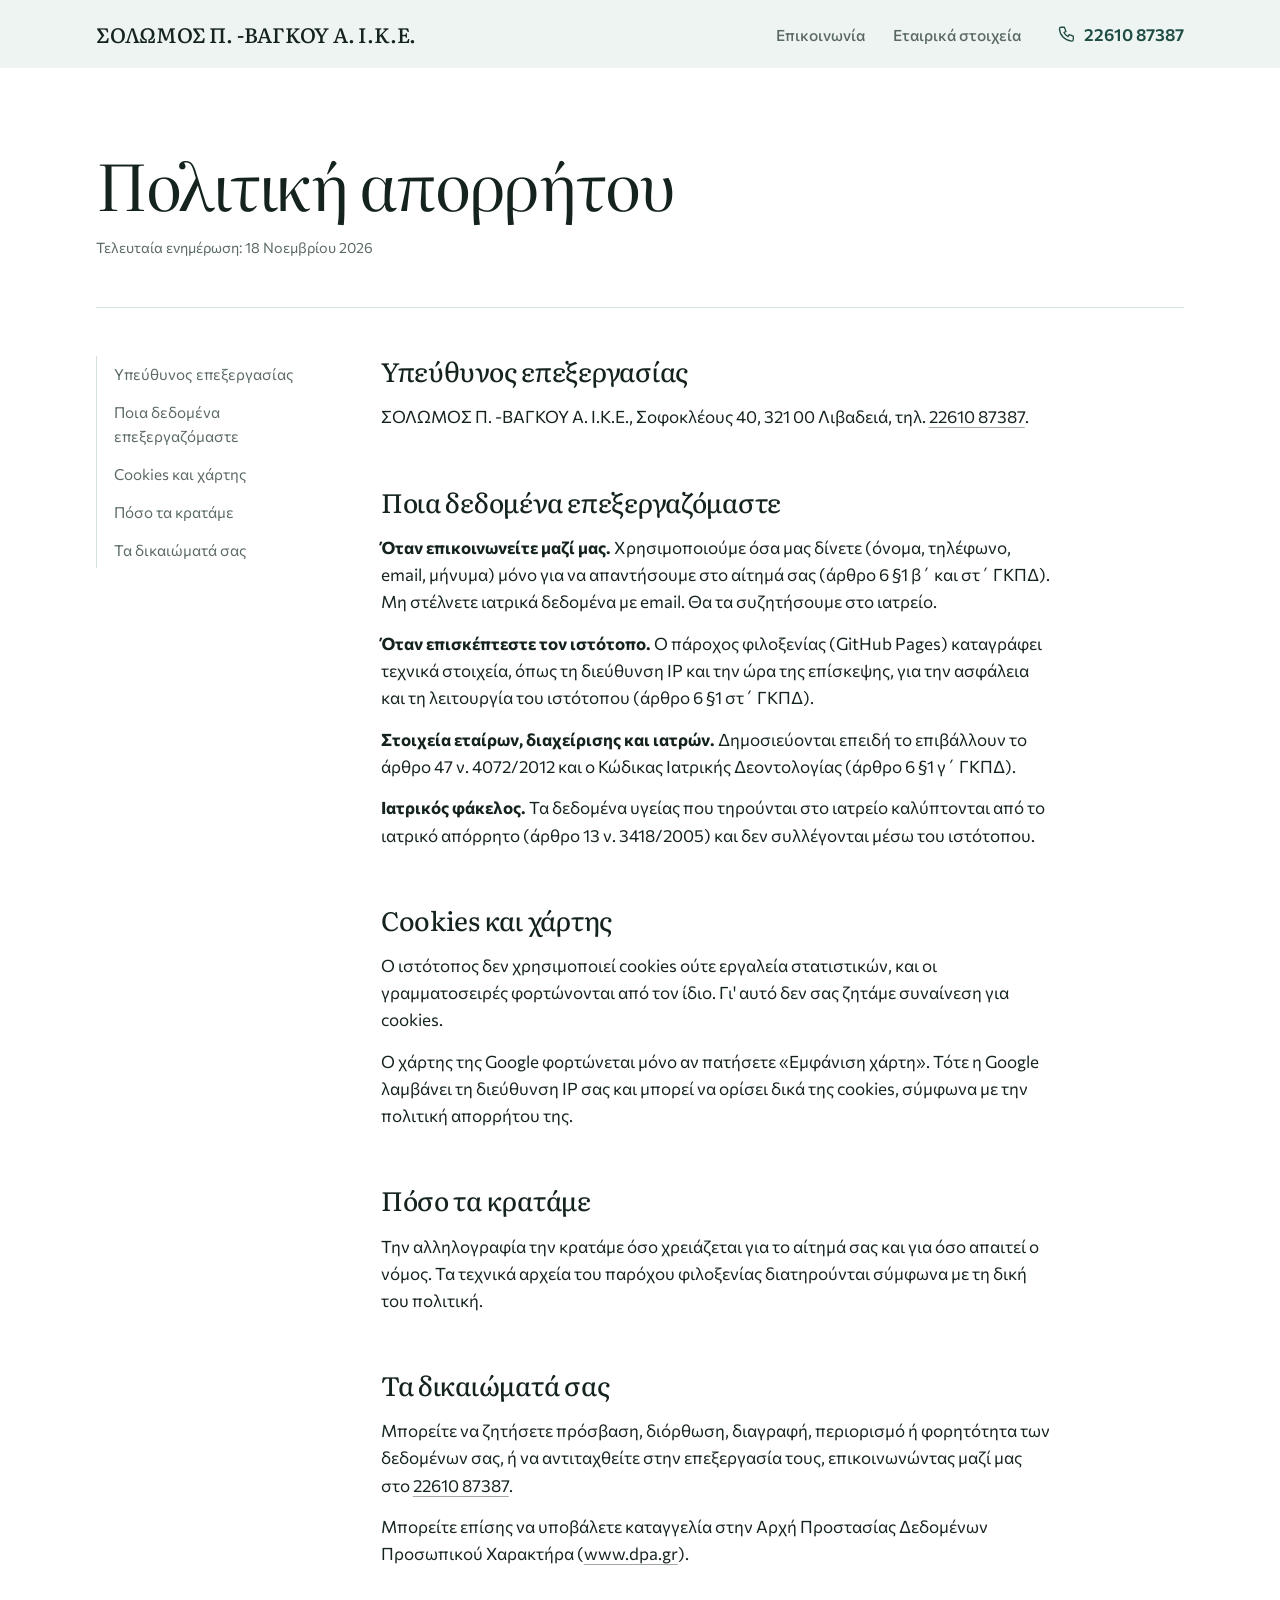
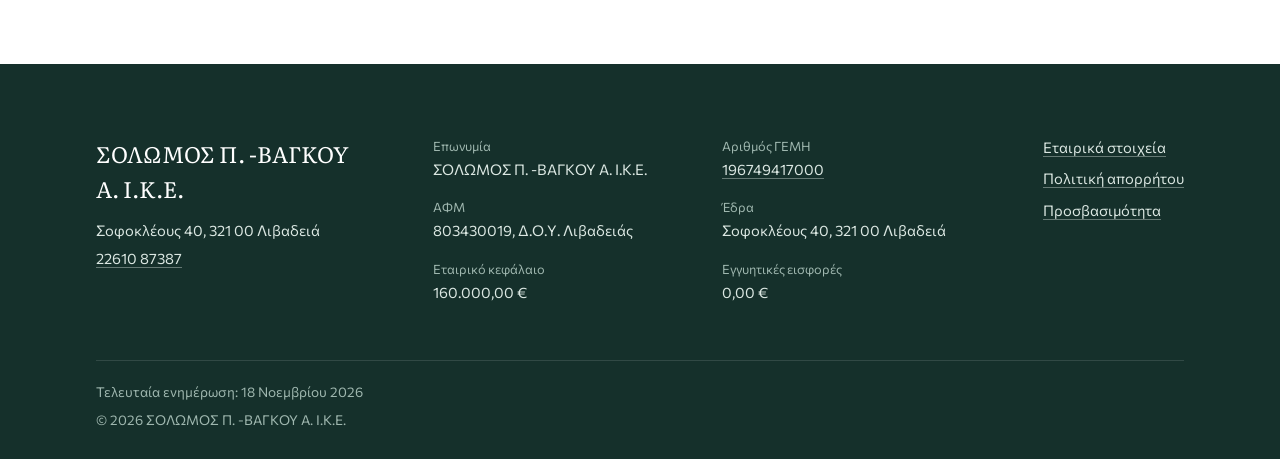
==== aporrito.html @ 4a0158b3 "Ενημέρωση ιστοσελίδας" ====
<!doctype html>
<html lang="el">
<head>
<meta charset="utf-8">
<meta name="viewport" content="width=device-width, initial-scale=1">
<title>Πολιτική απορρήτου | ΣΟΛΩΜΟΣ Π. -ΒΑΓΚΟΥ Α. Ι.Κ.Ε.</title>
<meta name="description" content="Πώς τα ΣΟΛΩΜΟΣ Π. -ΒΑΓΚΟΥ Α. Ι.Κ.Ε. επεξεργάζονται προσωπικά δεδομένα.">
<meta name="theme-color" content="#1f4d45">
<meta property="og:type" content="website">
<meta property="og:locale" content="el_GR">
<meta property="og:title" content="Πολιτική απορρήτου | ΣΟΛΩΜΟΣ Π. -ΒΑΓΚΟΥ Α. Ι.Κ.Ε.">
<meta property="og:description" content="Πώς τα ΣΟΛΩΜΟΣ Π. -ΒΑΓΚΟΥ Α. Ι.Κ.Ε. επεξεργάζονται προσωπικά δεδομένα.">
<meta property="og:url" content="https://solomos-vagkou.github.io/aporrito.html">
<link rel="canonical" href="https://solomos-vagkou.github.io/aporrito.html">
<link rel="icon" href="favicon.svg" type="image/svg+xml">
<link rel="preload" href="fonts/literata-greek-opsz-normal.woff2" as="font" type="font/woff2" crossorigin>
<link rel="preload" href="fonts/commissioner-greek-wght-normal.woff2" as="font" type="font/woff2" crossorigin>
<link rel="stylesheet" href="style.css">

</head>
<body>
<a class="skip" href="#main">Μετάβαση στο περιεχόμενο</a>

<header class="masthead">
  <div class="wrap masthead__bar">
    <a class="brand" href="index.html">ΣΟΛΩΜΟΣ Π. -ΒΑΓΚΟΥ Α. Ι.Κ.Ε.</a>
    <nav class="nav" aria-label="Κύρια πλοήγηση"><ul><li><a href="index.html#episkepsi">Επικοινωνία</a></li><li><a href="index.html#etairika">Εταιρικά στοιχεία</a></li></ul></nav>
    <a class="masthead__call" href="tel:+302261087387"><svg class="icon" viewBox="0 0 24 24" aria-hidden="true" focusable="false" fill="none" stroke="currentColor" stroke-width="1.6" stroke-linecap="round" stroke-linejoin="round"><path d="M5 4h4l2 5-2.5 1.5a11 11 0 0 0 5 5L15 13l5 2v4a2 2 0 0 1-2 2A16 16 0 0 1 3 6a2 2 0 0 1 2-2"/></svg><span>22610 87387</span></a>
  </div>
</header>

<main id="main">
<div class="doc wrap">
  <header class="doc__head">
    <h1>Πολιτική απορρήτου</h1>
    
    <p class="doc__meta">Τελευταία ενημέρωση: 18 Νοεμβρίου 2026</p>
  </header>
  <div class="doc__body">
    <nav class="doc__toc" aria-label="Περιεχόμενα σελίδας"><ul><li><a href="#ypeythynos">Υπεύθυνος επεξεργασίας</a></li><li><a href="#dedomena">Ποια δεδομένα επεξεργαζόμαστε</a></li><li><a href="#cookies">Cookies και χάρτης</a></li><li><a href="#diatirisi">Πόσο τα κρατάμε</a></li><li><a href="#dikaiomata">Τα δικαιώματά σας</a></li></ul></nav>
    <div class="doc__content"><section class="doc__section" id="ypeythynos" aria-labelledby="ypeythynos-t"><h2 id="ypeythynos-t">Υπεύθυνος επεξεργασίας</h2><p>ΣΟΛΩΜΟΣ Π. -ΒΑΓΚΟΥ Α. Ι.Κ.Ε., Σοφοκλέους 40, 321 00 Λιβαδειά, τηλ. <a href="tel:+302261087387">22610 87387</a>.</p></section><section class="doc__section" id="dedomena" aria-labelledby="dedomena-t"><h2 id="dedomena-t">Ποια δεδομένα επεξεργαζόμαστε</h2><p><strong>Όταν επικοινωνείτε μαζί μας.</strong> Χρησιμοποιούμε όσα μας δίνετε (όνομα, τηλέφωνο, email, μήνυμα) μόνο για να απαντήσουμε στο αίτημά σας (άρθρο 6 §1 β΄ και στ΄ ΓΚΠΔ). Μη στέλνετε ιατρικά δεδομένα με email. Θα τα συζητήσουμε στο ιατρείο.</p><p><strong>Όταν επισκέπτεστε τον ιστότοπο.</strong> Ο πάροχος φιλοξενίας (GitHub Pages) καταγράφει τεχνικά στοιχεία, όπως τη διεύθυνση IP και την ώρα της επίσκεψης, για την ασφάλεια και τη λειτουργία του ιστότοπου (άρθρο 6 §1 στ΄ ΓΚΠΔ).</p><p><strong>Στοιχεία εταίρων, διαχείρισης και ιατρών.</strong> Δημοσιεύονται επειδή το επιβάλλουν το άρθρο 47 ν. 4072/2012 και ο Κώδικας Ιατρικής Δεοντολογίας (άρθρο 6 §1 γ΄ ΓΚΠΔ).</p><p><strong>Ιατρικός φάκελος.</strong> Τα δεδομένα υγείας που τηρούνται στο ιατρείο καλύπτονται από το ιατρικό απόρρητο (άρθρο 13 ν. 3418/2005) και δεν συλλέγονται μέσω του ιστότοπου.</p></section><section class="doc__section" id="cookies" aria-labelledby="cookies-t"><h2 id="cookies-t">Cookies και χάρτης</h2><p>Ο ιστότοπος δεν χρησιμοποιεί cookies ούτε εργαλεία στατιστικών, και οι γραμματοσειρές φορτώνονται από τον ίδιο. Γι' αυτό δεν σας ζητάμε συναίνεση για cookies.</p><p>Ο χάρτης της Google φορτώνεται μόνο αν πατήσετε «Εμφάνιση χάρτη». Τότε η Google λαμβάνει τη διεύθυνση IP σας και μπορεί να ορίσει δικά της cookies, σύμφωνα με την πολιτική απορρήτου της.</p></section><section class="doc__section" id="diatirisi" aria-labelledby="diatirisi-t"><h2 id="diatirisi-t">Πόσο τα κρατάμε</h2><p>Την αλληλογραφία την κρατάμε όσο χρειάζεται για το αίτημά σας και για όσο απαιτεί ο νόμος. Τα τεχνικά αρχεία του παρόχου φιλοξενίας διατηρούνται σύμφωνα με τη δική του πολιτική.</p></section><section class="doc__section" id="dikaiomata" aria-labelledby="dikaiomata-t"><h2 id="dikaiomata-t">Τα δικαιώματά σας</h2><p>Μπορείτε να ζητήσετε πρόσβαση, διόρθωση, διαγραφή, περιορισμό ή φορητότητα των δεδομένων σας, ή να αντιταχθείτε στην επεξεργασία τους, επικοινωνώντας μαζί μας στο <a href="tel:+302261087387">22610 87387</a>.</p><p>Μπορείτε επίσης να υποβάλετε καταγγελία στην Αρχή Προστασίας Δεδομένων Προσωπικού Χαρακτήρα (<a href="https://www.dpa.gr">www.dpa.gr</a>).</p></section></div>
  </div>
</div>
</main>
<footer class="footer">
  <div class="wrap footer__grid">
    <div class="footer__contact">
      <p class="footer__name">ΣΟΛΩΜΟΣ Π. -ΒΑΓΚΟΥ Α. Ι.Κ.Ε.</p>
      <p>Σοφοκλέους 40, 321 00 Λιβαδειά</p>
      <p><a href="tel:+302261087387">22610 87387</a></p>
      
    </div>
    <dl class="footer__legal">
      <div><dt>Επωνυμία</dt><dd>ΣΟΛΩΜΟΣ Π. -ΒΑΓΚΟΥ Α. Ι.Κ.Ε.</dd></div>
      <div><dt>Αριθμός ΓΕΜΗ</dt><dd><a class="num" href="https://publicity.businessportal.gr/company/196749417000" target="_blank" rel="noopener" title="Επίσημη καταχώριση στη Δημοσιότητα ΓΕΜΗ">196749417000</a></dd></div>
      <div><dt>ΑΦΜ</dt><dd><span class="num">803430019</span>, Δ.Ο.Υ. Λιβαδειάς</dd></div>
      <div><dt>Έδρα</dt><dd>Σοφοκλέους 40, 321 00 Λιβαδειά</dd></div>
      <div><dt>Εταιρικό κεφάλαιο</dt><dd><span class="num">160.000,00 €</span></dd></div>
      <div><dt>Εγγυητικές εισφορές</dt><dd><span class="num">0,00 €</span></dd></div>
      
    </dl>
    <ul class="footer__links">
      <li><a href="index.html#etairika">Εταιρικά στοιχεία</a></li>
      <li><a href="aporrito.html">Πολιτική απορρήτου</a></li>
      <li><a href="prosvasimotita.html">Προσβασιμότητα</a></li>
    </ul>
  </div>
  <div class="wrap">
    <div class="footer__base">
      
      <p>Τελευταία ενημέρωση: 18 Νοεμβρίου 2026</p>
      
      <p>© 2026 ΣΟΛΩΜΟΣ Π. -ΒΑΓΚΟΥ Α. Ι.Κ.Ε.</p>
    </div>
  </div>
</footer>
<div class="callbar" aria-label="Γρήγορες ενέργειες"><a class="callbar__call" href="tel:+302261087387"><svg class="icon" viewBox="0 0 24 24" aria-hidden="true" focusable="false" fill="none" stroke="currentColor" stroke-width="1.6" stroke-linecap="round" stroke-linejoin="round"><path d="M5 4h4l2 5-2.5 1.5a11 11 0 0 0 5 5L15 13l5 2v4a2 2 0 0 1-2 2A16 16 0 0 1 3 6a2 2 0 0 1 2-2"/></svg>Κλήση</a><a class="callbar__map" href="https://www.google.com/maps/search/?api=1&amp;query=%CE%A3%CE%BF%CF%86%CE%BF%CE%BA%CE%BB%CE%AD%CE%BF%CF%85%CF%82%2040%2C%20321%2000%20%CE%9B%CE%B9%CE%B2%CE%B1%CE%B4%CE%B5%CE%B9%CE%AC" target="_blank" rel="noopener"><svg class="icon" viewBox="0 0 24 24" aria-hidden="true" focusable="false" fill="none" stroke="currentColor" stroke-width="1.6" stroke-linecap="round" stroke-linejoin="round"><path d="M12 21s-7-5.6-7-11a7 7 0 0 1 14 0c0 5.4-7 11-7 11z"/><circle cx="12" cy="10" r="2.5"/></svg>Οδηγίες</a></div>
<script>
(function () {
  var row = document.querySelector('.hours tr[data-day="' + new Date().getDay() + '"]');
  if (row) {
    row.classList.add('is-today');
    row.setAttribute('aria-current', 'date');
    var tag = document.createElement('span');
    tag.className = 'hours__today';
    tag.textContent = 'Σήμερα';
    row.querySelector('th').appendChild(tag);
  }
  document.querySelectorAll('[data-load-map]').forEach(function (button) {
    button.addEventListener('click', function () {
      var box = button.closest('.map');
      var frame = document.createElement('iframe');
      frame.src = box.getAttribute('data-src');
      frame.title = box.getAttribute('data-title');
      frame.loading = 'lazy';
      frame.referrerPolicy = 'no-referrer-when-downgrade';
      box.classList.add('is-loaded');
      box.replaceChildren(frame);
    });
  });
})();
</script>
</body>
</html>
---- style.css ----
/* ==========================================================================
   Ιατρείο / Ι.Κ.Ε. — στατικό site χωρίς εξωτερικά αρχεία.
   Γραμματοσειρές (SIL Open Font License, φιλοξενούνται τοπικά):
   Literata (τίτλοι) και Commissioner (κείμενο), μέσω Fontsource.
   ========================================================================== */

@font-face {
  font-family: "Literata";
  font-style: normal;
  font-display: swap;
  font-weight: 200 900;
  src: url("fonts/literata-greek-opsz-normal.woff2") format("woff2-variations");
  unicode-range: U+0370-0377, U+037A-037F, U+0384-038A, U+038C, U+038E-03A1, U+03A3-03FF;
}
@font-face {
  font-family: "Literata";
  font-style: normal;
  font-display: swap;
  font-weight: 200 900;
  src: url("fonts/literata-latin-opsz-normal.woff2") format("woff2-variations");
  unicode-range: U+0000-00FF, U+0131, U+0152-0153, U+02BB-02BC, U+02C6, U+02DA, U+02DC, U+0304, U+0308, U+0329, U+2000-206F, U+20AC, U+2122, U+2191, U+2193, U+2212, U+2215, U+FEFF, U+FFFD;
}
@font-face {
  font-family: "Commissioner";
  font-style: normal;
  font-display: swap;
  font-weight: 100 900;
  src: url("fonts/commissioner-greek-wght-normal.woff2") format("woff2-variations");
  unicode-range: U+0370-0377, U+037A-037F, U+0384-038A, U+038C, U+038E-03A1, U+03A3-03FF;
}
@font-face {
  font-family: "Commissioner";
  font-style: normal;
  font-display: swap;
  font-weight: 100 900;
  src: url("fonts/commissioner-latin-wght-normal.woff2") format("woff2-variations");
  unicode-range: U+0000-00FF, U+0131, U+0152-0153, U+02BB-02BC, U+02C6, U+02DA, U+02DC, U+0304, U+0308, U+0329, U+2000-206F, U+20AC, U+2122, U+2191, U+2193, U+2212, U+2215, U+FEFF, U+FFFD;
}

:root {
  --paper: #ffffff;
  --wash: #eef4f1;          /* σελαντόν, φόντα ενοτήτων */
  --wash-strong: #dfeae5;
  --ink: #15231f;
  --muted: #5a6964;
  --line: #d7e1dc;
  --brand: #1f4d45;         /* βαθύ πράσινο */
  --brand-hover: #173b35;
  --on-brand: #ffffff;
  --footer: #15302b;
  --on-footer: #dbe7e2;
  --on-footer-muted: #9fb7af;
  --todo: #8a5a00;
  --todo-wash: #fff6e0;

  --serif: "Literata", Georgia, "Times New Roman", serif;
  --sans: "Commissioner", "Segoe UI", system-ui, -apple-system, Roboto, Arial, sans-serif;

  --wrap: 74rem;
  --gutter: clamp(1.25rem, 5vw, 3rem);
  --radius: 14px;
  color-scheme: light dark;
}

@media (prefers-color-scheme: dark) {
  :root {
    --paper: #0f1715;
    --wash: #14201d;
    --wash-strong: #1b2a26;
    --ink: #e7efeb;
    --muted: #9db0a9;
    --line: #26372f;
    --brand: #8fd0bf;
    --brand-hover: #b0e0d3;
    --on-brand: #0d1a17;
    --footer: #0b1210;
    --on-footer: #d3e1db;
    --on-footer-muted: #8aa199;
    --todo: #f2c46b;
    --todo-wash: #2d2410;
  }
}

*, *::before, *::after { box-sizing: border-box; }
html { -webkit-text-size-adjust: 100%; text-size-adjust: 100%; scroll-behavior: smooth; scroll-padding-top: 1.5rem; }

body {
  margin: 0;
  background: var(--paper);
  color: var(--ink);
  font-family: var(--sans);
  font-size: 1.0625rem;
  font-weight: 400;
  line-height: 1.6;
  font-kerning: normal;
  -webkit-font-smoothing: antialiased;
  overflow-wrap: break-word;
}

h1, h2, h3 { font-family: var(--serif); font-optical-sizing: auto; font-weight: 400; line-height: 1.12; margin: 0; letter-spacing: -0.01em; }
p { margin: 0; }
a { color: inherit; text-decoration-thickness: 1px; text-underline-offset: 0.22em; text-decoration-color: color-mix(in srgb, currentColor 40%, transparent); }
a:hover { color: var(--brand); text-decoration-color: currentColor; }
:focus-visible { outline: 3px solid var(--brand); outline-offset: 3px; border-radius: 4px; }

.wrap { width: 100%; max-width: var(--wrap); margin-inline: auto; padding-inline: var(--gutter); }
.num { font-variant-numeric: tabular-nums lining-nums; }
.muted { color: var(--muted); }
.icon { width: 1.15em; height: 1.15em; flex: none; vertical-align: -0.2em; }

.skip { position: absolute; left: -999px; top: 0.75rem; z-index: 20; background: var(--paper); color: var(--ink); padding: 0.6rem 1rem; border-radius: 8px; box-shadow: 0 0 0 2px var(--brand); }
.skip:focus { left: 0.75rem; }

/* ----- προσχέδιο: διακριτικά κενά πεδία ---------------------------------- */
.todo {
  color: var(--todo);
  background: var(--todo-wash);
  border-bottom: 1.5px dashed currentColor;
  padding: 0 0.25em;
  border-radius: 3px 3px 0 0;
  font-family: var(--sans);
  font-size: 0.82em;
  font-weight: 500;
  letter-spacing: 0;
  white-space: normal;
  -webkit-box-decoration-break: clone;
  box-decoration-break: clone;
}
.hero__title .todo, .brand .todo { font-size: 0.5em; vertical-align: middle; }
.draft { background: var(--todo-wash); color: var(--todo); font-size: 0.9rem; padding-block: 0.55rem; border-bottom: 1px solid color-mix(in srgb, var(--todo) 25%, transparent); }
.draft .todo { font-size: 0.95em; }

/* ----- κουμπιά ----------------------------------------------------------- */
.btn {
  display: inline-flex; align-items: center; gap: 0.55rem;
  min-height: 3rem; padding: 0.75rem 1.35rem; border-radius: 999px;
  font-weight: 600; font-size: 1rem; line-height: 1.2; text-decoration: none;
  transition: background-color 0.15s ease, color 0.15s ease, box-shadow 0.15s ease;
}
.btn--primary { background: var(--brand); color: var(--on-brand); }
.btn--primary:hover { background: var(--brand-hover); color: var(--on-brand); }
.btn--quiet { color: var(--brand); box-shadow: inset 0 0 0 1.5px color-mix(in srgb, var(--brand) 35%, transparent); }
.btn--quiet:hover { box-shadow: inset 0 0 0 1.5px var(--brand); color: var(--brand); }
.btn--off { background: transparent; padding: 0; min-height: 0; }

/* ----- κεφαλίδα ---------------------------------------------------------- */
.masthead { background: var(--wash); }
.masthead__bar { display: flex; align-items: center; gap: 0.75rem 2.25rem; flex-wrap: wrap; padding-block: 1.1rem; }
.brand { font-family: var(--serif); font-size: 1.3rem; font-weight: 500; text-decoration: none; color: var(--ink); margin-right: auto; letter-spacing: -0.01em; }
.nav ul { list-style: none; display: flex; gap: 0.25rem 1.75rem; margin: 0; padding: 0; flex-wrap: wrap; }
.nav a { text-decoration: none; color: var(--muted); font-weight: 500; font-size: 0.97rem; padding-block: 0.3rem; }
.nav a:hover { color: var(--ink); }
.nav a[aria-current="page"] { color: var(--ink); box-shadow: inset 0 -2px 0 var(--brand); }
.masthead__call { display: inline-flex; align-items: center; gap: 0.45rem; text-decoration: none; font-weight: 600; color: var(--brand); font-variant-numeric: tabular-nums; }

/* ----- hero -------------------------------------------------------------- */
.hero { background: var(--wash); padding-block: clamp(2.5rem, 7vw, 5.5rem) clamp(3rem, 8vw, 6rem); }
.hero__grid { display: grid; grid-template-columns: minmax(0, 1.25fr) minmax(0, 1fr); gap: clamp(2.5rem, 6vw, 6rem); align-items: center; }
.hero__title {
  font-size: clamp(2.8rem, 1.5rem + 5vw, 5.4rem);
  font-weight: 380;
  line-height: 0.98;
  letter-spacing: -0.025em;
  text-wrap: balance;
}
.hero__specialties { margin-top: 1.1rem; font-family: var(--serif); font-style: normal; font-size: clamp(1.2rem, 1rem + 0.8vw, 1.5rem); color: var(--brand); }
.hero__lede { margin-top: 1.4rem; max-width: 34rem; font-size: 1.15rem; color: var(--muted); line-height: 1.55; }
.hero__actions { display: flex; flex-wrap: wrap; gap: 0.75rem; margin-top: 2.25rem; }

/* το ωράριο: το κύριο στοιχείο της αρχικής */
.hours {
  background: var(--paper);
  border-radius: var(--radius);
  padding: clamp(1.4rem, 3vw, 2rem);
  box-shadow: 0 1px 2px rgb(21 35 31 / 0.05), 0 24px 48px -24px rgb(21 35 31 / 0.25);
}
.hours__head { display: flex; align-items: baseline; justify-content: space-between; gap: 1rem; flex-wrap: wrap; padding-bottom: 1rem; border-bottom: 1px solid var(--line); }
.hours__head h2 { font-family: var(--sans); font-size: 1.05rem; font-weight: 600; letter-spacing: 0; display: inline-flex; align-items: center; gap: 0.5rem; }
.hours__head h2 .icon { color: var(--brand); }
.hours__head p { color: var(--muted); font-size: 0.92rem; }
.hours__table { width: 100%; border-collapse: collapse; margin-block: 0.5rem 1rem; }
.hours__table th, .hours__table td { padding: 0.55rem 0; text-align: left; vertical-align: top; border-bottom: 1px solid var(--line); font-size: 0.98rem; }
.hours__table tr:last-child th, .hours__table tr:last-child td { border-bottom: 0; }
.hours__table th { font-weight: 500; width: 44%; padding-right: 1rem; }
.hours__slots { display: flex; flex-direction: column; gap: 0.1rem; }
.hours__closed { color: var(--muted); }
.hours tr.is-today th, .hours tr.is-today td { color: var(--brand); font-weight: 600; }
.hours__today { display: inline-block; margin-left: 0.5rem; padding: 0.05rem 0.5rem; border-radius: 999px; background: var(--wash-strong); color: var(--brand); font-size: 0.75rem; font-weight: 600; vertical-align: 0.1em; }
.hours__address { display: flex; gap: 0.6rem; padding-top: 1rem; border-top: 1px solid var(--line); color: var(--muted); font-size: 0.95rem; line-height: 1.5; }
.hours__address .icon { color: var(--brand); margin-top: 0.15rem; }
.hours__empty { padding-block: 1rem; }
.contact-card { margin: 0.5rem 0 1rem; display: grid; gap: 0.9rem; }
.contact-card dt { color: var(--muted); font-size: 0.85rem; }
.contact-card dd { margin: 0.1rem 0 0; font-size: 1.15rem; font-weight: 500; }

/* ----- ενότητες ---------------------------------------------------------- */
.section { padding-block: clamp(3.5rem, 8vw, 6.5rem); }
.section--wash { background: var(--wash); }
.section__title { font-size: clamp(2rem, 1.4rem + 2vw, 2.9rem); font-weight: 400; margin-bottom: clamp(2rem, 4vw, 3rem); }
.section__split { display: grid; grid-template-columns: minmax(0, 1fr) minmax(0, 1.6fr); gap: 1rem clamp(2rem, 6vw, 5rem); align-items: start; }
.section__split .section__title { margin-bottom: 0; }

/* ιατροί */
.doctors { display: grid; grid-template-columns: repeat(auto-fit, minmax(min(100%, 28rem), 1fr)); gap: clamp(2.5rem, 5vw, 4rem); }
.doctor { display: grid; grid-template-columns: 9.5rem minmax(0, 1fr); gap: 1.75rem; align-items: start; }
.doctor__portrait { aspect-ratio: 4 / 5; border-radius: var(--radius); background: var(--wash-strong); overflow: hidden; display: grid; place-items: center; }
.doctor__portrait img, .profile__portrait img { width: 100%; height: 100%; object-fit: cover; }
.initials { font-family: var(--serif); font-size: 2.6rem; font-weight: 400; color: var(--brand); letter-spacing: 0.02em; }
.doctor__name { font-size: 1.75rem; font-weight: 450; line-height: 1.15; }
.doctor__name a { text-decoration: none; }
.doctor__name a:hover { text-decoration: underline; }
.doctor__specialty { margin-top: 0.35rem; color: var(--brand); font-weight: 600; }
.doctor__facts { margin: 1.25rem 0 1.25rem; display: grid; gap: 0.75rem; }
.doctor__facts div { display: grid; gap: 0.1rem; }
.doctor__facts dt { color: var(--muted); font-size: 0.85rem; }
.doctor__facts dd { margin: 0; }
.textlink { color: var(--brand); font-weight: 600; text-decoration-color: currentColor; }

/* λίστες με ✓ */
.checklist { list-style: none; margin: 0; padding: 0; display: grid; gap: 0.15rem; }
.checklist li { display: flex; gap: 0.75rem; align-items: flex-start; padding-block: 0.65rem; border-bottom: 1px solid color-mix(in srgb, var(--brand) 16%, transparent); }
.checklist li:last-child { border-bottom: 0; }
.checklist .icon { color: var(--brand); margin-top: 0.2rem; }
.lead-in { font-weight: 600; margin-bottom: 0.5rem; }
.note { margin-top: 1rem; color: var(--muted); font-size: 0.95rem; }

/* σε τι μπορούμε να βοηθήσουμε */
.help { display: grid; grid-template-columns: repeat(auto-fit, minmax(min(100%, 22rem), 1fr)); gap: clamp(2rem, 5vw, 4.5rem); }
.help__title { font-size: 1.6rem; font-weight: 450; }
.help__who { margin: 0.35rem 0 1.25rem; color: var(--muted); font-size: 0.95rem; }
.help__who a { color: var(--brand); font-weight: 600; }

/* επίσκεψη */
.visit { display: grid; grid-template-columns: minmax(0, 1.2fr) minmax(0, 1fr); gap: clamp(2rem, 6vw, 5rem); }
.visit__address { font-family: var(--serif); font-size: clamp(1.4rem, 1.1rem + 1vw, 1.85rem); line-height: 1.3; }
.visit__where > * + * { margin-top: 0.9rem; }
.visit__access { list-style: none; padding: 0; margin: 1.25rem 0 1.5rem; display: grid; gap: 0.4rem; color: var(--muted); }
.visit__contact { margin: 0; display: grid; gap: 1.4rem; align-content: start; }
.visit__contact dt { display: flex; align-items: center; gap: 0.5rem; color: var(--muted); font-size: 0.9rem; }
.visit__contact dt .icon { color: var(--brand); }
.visit__contact dd { margin: 0.2rem 0 0; font-size: 1.2rem; font-weight: 500; }
.emergency { display: flex; gap: 0.65rem; align-items: flex-start; margin-top: 2rem; padding-top: 1.25rem; border-top: 1px solid var(--line); color: var(--muted); font-size: 0.95rem; }
.emergency .icon { color: #b4471f; margin-top: 0.15rem; }
.emergency a { color: var(--ink); font-weight: 700; }

/* χάρτης: φορτώνει μόνο με κλικ */
.map { margin-top: 1.5rem; border-radius: var(--radius); overflow: hidden; background: var(--paper); aspect-ratio: 16 / 10; display: grid; box-shadow: inset 0 0 0 1px var(--line); }
.map iframe { width: 100%; height: 100%; border: 0; }
.map__consent { display: grid; place-content: center; justify-items: center; gap: 0.75rem; padding: 1.5rem; text-align: center; color: var(--muted); font-size: 0.95rem;
  background-image: linear-gradient(var(--line) 1px, transparent 1px), linear-gradient(90deg, var(--line) 1px, transparent 1px); background-size: 28px 28px; background-position: center; }
.map__consent > .icon { width: 2rem; height: 2rem; color: var(--brand); }
.map__consent p { background: var(--paper); padding: 0.25rem 0.6rem; border-radius: 6px; }
.map__actions { display: flex; flex-wrap: wrap; align-items: center; justify-content: center; gap: 0.75rem 1.25rem; background: var(--paper); padding: 0.5rem 0.75rem; border-radius: 999px; }
.map__actions .btn { min-height: 2.5rem; padding-block: 0.5rem; }

/* ταυτότητα ΓΕΜΗ στο hero */
.regstrip { margin-top: clamp(2.5rem, 6vw, 4rem); padding-top: 1.25rem; border-top: 1px solid color-mix(in srgb, var(--brand) 22%, transparent);
  display: flex; flex-wrap: wrap; align-items: center; gap: 0.75rem 2.5rem; font-size: 0.92rem; }
.regstrip__name { font-weight: 600; display: flex; flex-wrap: wrap; align-items: center; gap: 0.6rem; }
.regstrip__facts { margin: 0; display: flex; flex-wrap: wrap; gap: 0.5rem 2rem; }
.regstrip__facts div { display: flex; gap: 0.45rem; }
.regstrip__facts dt { color: var(--muted); }
.regstrip__facts dd { margin: 0; }
.regstrip__facts a { color: var(--brand); font-weight: 600; }
.regstrip__more { margin-left: auto; color: var(--brand); font-weight: 600; }
.badge { display: inline-flex; align-items: center; gap: 0.4rem; padding: 0.15rem 0.6rem; border-radius: 999px; background: var(--wash-strong); color: var(--brand); font-size: 0.78rem; font-weight: 600; font-family: var(--sans); letter-spacing: 0; vertical-align: 0.1em; }
.badge::before { content: ""; width: 0.45rem; height: 0.45rem; border-radius: 50%; background: currentColor; }
.badge--warn { background: #fde8d9; color: #9a3412; }
.liquidation { background: #9a3412; color: #fff; padding-block: 0.65rem; font-size: 0.95rem; }
.liquidation .wrap { display: flex; gap: 0.6rem; align-items: center; }

/* εταιρικά στοιχεία (άρθρο 47) */
.registry { border-top: 1px solid var(--line); }
.registry__head { max-width: 46rem; margin-bottom: clamp(1.5rem, 4vw, 2.5rem); }
.registry__head .section__title { margin-bottom: 1rem; }
.registry__head p { color: var(--muted); }
.registry__block { display: grid; grid-template-columns: 15rem minmax(0, 1fr); gap: 1rem clamp(2rem, 5vw, 4rem); padding-block: clamp(1.75rem, 4vw, 2.5rem); border-top: 1px solid var(--line); }
.registry__block > h3 { font-size: 1.35rem; font-weight: 450; }
.registry__block > div { max-width: 48rem; }
.registry__block .facts > div:first-child { border-top: 0; padding-top: 0; }
.registry__sub { font-family: var(--sans); font-size: 1rem; font-weight: 600; margin: 1.5rem 0 0.25rem; }
.registry__sub:first-child { margin-top: 0; }

.ledger { margin: 0; }
.ledger > div { display: flex; justify-content: space-between; gap: 1rem; padding-block: 0.7rem; border-bottom: 1px solid var(--line); }
.ledger > div:first-child { padding-top: 0; }
.ledger dt { color: var(--muted); }
.ledger dd { margin: 0; text-align: right; font-weight: 500; }
.ledger .ledger__total { border-bottom: 0; border-top: 1.5px solid var(--ink); margin-top: -1px; }
.ledger .ledger__total dt { color: var(--ink); font-weight: 600; }
.ledger .ledger__total dd { font-family: var(--serif); font-size: 1.35rem; font-weight: 500; }

.partners { list-style: none; margin: 0; padding: 0; display: grid; grid-template-columns: repeat(auto-fit, minmax(min(100%, 19rem), 1fr)); gap: 1rem; }
.partner { display: flex; gap: 1rem; padding: 1.25rem; border-radius: var(--radius); background: var(--wash); }
.partner__avatar { flex: none; width: 3rem; height: 3rem; border-radius: 50%; display: grid; place-items: center; background: var(--brand); color: var(--on-brand); font-family: var(--serif); font-size: 1.05rem; letter-spacing: 0.03em; }
.partner__name { font-weight: 600; font-size: 1.05rem; }
.partner__role { color: var(--brand); font-size: 0.9rem; font-weight: 500; }
.partner__facts { margin: 0.85rem 0 0; display: grid; gap: 0.5rem; font-size: 0.93rem; }
.partner__facts dt { color: var(--muted); font-size: 0.8rem; }
.partner__facts dd { margin: 0; }

.kad { list-style: none; margin: 0; padding: 0; }
.kad li { display: grid; grid-template-columns: 6.5rem minmax(0, 1fr) auto; gap: 1rem; padding-block: 0.7rem; border-bottom: 1px solid var(--line); align-items: baseline; }
.kad li:first-child { padding-top: 0; }
.kad li:last-child { border-bottom: 0; }
.kad__code { color: var(--muted); }
.kad__type { color: var(--muted); font-size: 0.85rem; }

.docs { list-style: none; margin: 0; padding: 0; display: grid; gap: 0.6rem; }
.docs a { display: inline-flex; gap: 0.55rem; align-items: center; color: var(--brand); font-weight: 600; }

/* σελίδα ιατρού */
.crumbs { display: flex; flex-wrap: wrap; gap: 0.5rem; padding-block: 1.5rem 0; font-size: 0.9rem; color: var(--muted); }
.crumbs a { color: var(--muted); }
.profile { display: grid; grid-template-columns: minmax(0, 18rem) minmax(0, 1fr); gap: clamp(2rem, 5vw, 4.5rem); padding-block: clamp(2rem, 5vw, 3.5rem) clamp(2.5rem, 6vw, 4rem); align-items: start; }
.profile__portrait { aspect-ratio: 4 / 5; border-radius: var(--radius); background: var(--wash-strong); overflow: hidden; display: grid; place-items: center; }
.profile__portrait .initials { font-size: 4.5rem; }
.profile__intro h1 { font-size: clamp(2.4rem, 1.5rem + 3.2vw, 3.8rem); font-weight: 380; letter-spacing: -0.02em; }
.profile__specialty { margin: 0.5rem 0 1.75rem; color: var(--brand); font-family: var(--serif); font-size: 1.4rem; }
.profile__intro .facts { max-width: 40rem; }
.profile__body { padding-bottom: clamp(3rem, 7vw, 5rem); display: grid; gap: clamp(2rem, 5vw, 3rem); }
.profile__body > * { max-width: 52rem; }
.profile__section h2 { font-size: 1.65rem; font-weight: 450; margin-bottom: 1rem; }
.cv { margin: 0; padding-left: 1.2rem; display: grid; gap: 0.5rem; }

/* μπάρα κλήσης στο κινητό */
.callbar { display: none; }

/* ----- σελίδες τύπου «έγγραφο» ------------------------------------------- */
.doc { padding-block: clamp(2.5rem, 7vw, 5rem) clamp(3.5rem, 8vw, 6rem); }
.doc__head { padding-bottom: clamp(2rem, 5vw, 3rem); border-bottom: 1px solid var(--line); }
.doc__head > * { max-width: 46rem; }
.doc__head h1 { font-size: clamp(2.4rem, 1.5rem + 3.4vw, 4rem); font-weight: 380; letter-spacing: -0.02em; }
.doc__lede { margin-top: 1rem; font-size: 1.12rem; color: var(--muted); line-height: 1.55; }
.doc__meta { margin-top: 1rem; font-size: 0.9rem; color: var(--muted); }
.doc__body { display: grid; grid-template-columns: 13rem minmax(0, 1fr); gap: clamp(2rem, 6vw, 5rem); padding-top: clamp(2rem, 5vw, 3rem); }
.doc__toc ul { list-style: none; margin: 0; padding: 0; position: sticky; top: 1.5rem; display: grid; gap: 0.15rem; border-left: 1px solid var(--line); }
.doc__toc a { display: block; padding: 0.35rem 0 0.35rem 1rem; margin-left: -1px; border-left: 2px solid transparent; color: var(--muted); text-decoration: none; font-size: 0.95rem; }
.doc__toc a:hover { color: var(--brand); border-left-color: var(--brand); }
.doc__content { max-width: 48rem; }
.doc__section + .doc__section { margin-top: clamp(2.5rem, 5vw, 3.5rem); }
.doc__section h2 { font-size: 1.65rem; font-weight: 450; margin-bottom: 1.1rem; }
.doc__section p + p { margin-top: 0.9rem; }
.doc__section > p { max-width: 42rem; }
.doc__sub { font-family: var(--sans); font-size: 1.05rem; font-weight: 600; letter-spacing: 0; margin: 1.5rem 0 0.4rem; }
.doc__sub:first-of-type { margin-top: 0; }

.facts { margin: 0; }
.facts > div { display: grid; grid-template-columns: 14rem minmax(0, 1fr); gap: 0.2rem 1.5rem; padding-block: 0.75rem; border-bottom: 1px solid var(--line); }
.facts > div:first-child { border-top: 1px solid var(--line); }
.facts dt { color: var(--muted); }
.facts dd { margin: 0; }
.facts + p { margin-top: 1.25rem; }

.table { width: 100%; border-collapse: collapse; }
.table th { text-align: left; font-weight: 500; font-size: 0.88rem; color: var(--muted); padding: 0 1rem 0.65rem 0; border-bottom: 1.5px solid var(--ink); }
.table td { padding: 0.9rem 1rem 0.9rem 0; border-bottom: 1px solid var(--line); vertical-align: top; }
.table td:first-child { min-width: 11rem; }
p + .table { margin-top: 1rem; }

/* ----- υποσέλιδο --------------------------------------------------------- */
.footer { background: var(--footer); color: var(--on-footer); font-size: 0.92rem; padding-top: clamp(3rem, 6vw, 4.5rem); }
.footer a { color: inherit; }
.footer a:hover { color: #ffffff; }
.footer .todo { color: #ffd98a; background: rgb(255 217 138 / 0.08); }
.footer .muted { color: var(--on-footer-muted); }
.footer__grid { display: grid; grid-template-columns: minmax(0, 1fr) minmax(0, 2fr) auto; gap: 2.5rem clamp(2rem, 5vw, 4rem); }
.footer__name { font-family: var(--serif); font-size: 1.4rem; color: #ffffff; margin-bottom: 0.75rem; }
.footer__contact p + p { margin-top: 0.25rem; }
.footer__legal { margin: 0; display: grid; grid-template-columns: repeat(auto-fit, minmax(12rem, 1fr)); gap: 1rem 2rem; }
.footer__legal dt { color: var(--on-footer-muted); font-size: 0.8rem; }
.footer__legal dd { margin: 0.1rem 0 0; }
.footer__links { list-style: none; margin: 0; padding: 0; display: grid; gap: 0.5rem; align-content: start; }
.footer__base { display: flex; flex-wrap: wrap; gap: 0.35rem 2rem; margin-top: clamp(2.5rem, 5vw, 3.5rem); padding-block: 1.25rem 1.75rem; border-top: 1px solid rgb(255 255 255 / 0.12); color: var(--on-footer-muted); font-size: 0.85rem; }
.footer__base p:last-child { flex-basis: 100%; }

/* ----- οθόνες ------------------------------------------------------------ */
@media (max-width: 900px) {
  .hero__grid, .section__split, .visit { grid-template-columns: minmax(0, 1fr); }
  .footer__grid { grid-template-columns: minmax(0, 1fr); }
  .doc__body { grid-template-columns: minmax(0, 1fr); }
  .doc__toc { display: none; }
  .registry__block { grid-template-columns: minmax(0, 1fr); }
  .regstrip__more { margin-left: 0; }
  .profile { grid-template-columns: minmax(0, 1fr); }
  .profile__portrait { max-width: 12rem; }
}

@media (max-width: 640px) {
  body { font-size: 1rem; padding-bottom: 4.25rem; }
  .callbar {
    display: grid; grid-template-columns: 1.6fr 1fr; gap: 0.5rem;
    position: fixed; left: 0; right: 0; bottom: 0; z-index: 30;
    padding: 0.6rem max(0.75rem, env(safe-area-inset-left)) calc(0.6rem + env(safe-area-inset-bottom));
    background: color-mix(in srgb, var(--paper) 92%, transparent); backdrop-filter: blur(8px);
    border-top: 1px solid var(--line);
  }
  .callbar a { display: flex; align-items: center; justify-content: center; gap: 0.5rem; min-height: 3rem; border-radius: 999px; font-weight: 600; text-decoration: none; }
  .callbar__call { background: var(--brand); color: var(--on-brand); }
  .callbar__map { color: var(--brand); box-shadow: inset 0 0 0 1.5px color-mix(in srgb, var(--brand) 35%, transparent); }
  .kad li { grid-template-columns: minmax(0, 1fr); gap: 0.1rem; }
  .regstrip { gap: 0.6rem; }
  .regstrip__facts { flex-direction: column; gap: 0.35rem; }
  .masthead__bar { gap: 0.6rem 1.25rem; }
  .brand { width: 100%; }
  .masthead__call { margin-left: auto; }
  .masthead__call span { display: none; }
  .masthead__call .icon { width: 1.4em; height: 1.4em; }
  .nav ul { gap: 0.25rem 1.25rem; }
  .doctor { grid-template-columns: 6.5rem minmax(0, 1fr); gap: 1.25rem; }
  .doctor__portrait .initials { font-size: 2rem; }
  .doctor__name { font-size: 1.45rem; }
  .facts > div { grid-template-columns: minmax(0, 1fr); }
  .facts dt { font-size: 0.85rem; }
  .table thead { position: absolute; width: 1px; height: 1px; overflow: hidden; clip: rect(0 0 0 0); }
  .table tr { display: block; padding-block: 0.75rem; border-bottom: 1px solid var(--line); }
  .table td { display: block; border: 0; padding: 0.15rem 0; }
  .table td::before { content: attr(data-label); display: block; font-size: 0.8rem; color: var(--muted); }
}

@media (prefers-reduced-motion: reduce) {
  html { scroll-behavior: auto; }
  .btn { transition: none; }
}

@media print {
  .skip, .nav, .masthead__call, .draft, .hero__actions, .doc__toc, .callbar, .map { display: none; }
  .hero, .masthead, .section--wash { background: none; }
  .hours { box-shadow: none; border: 1px solid #ccc; }
  .footer { background: none; color: #000; }
  .doc__body { grid-template-columns: 1fr; }
}
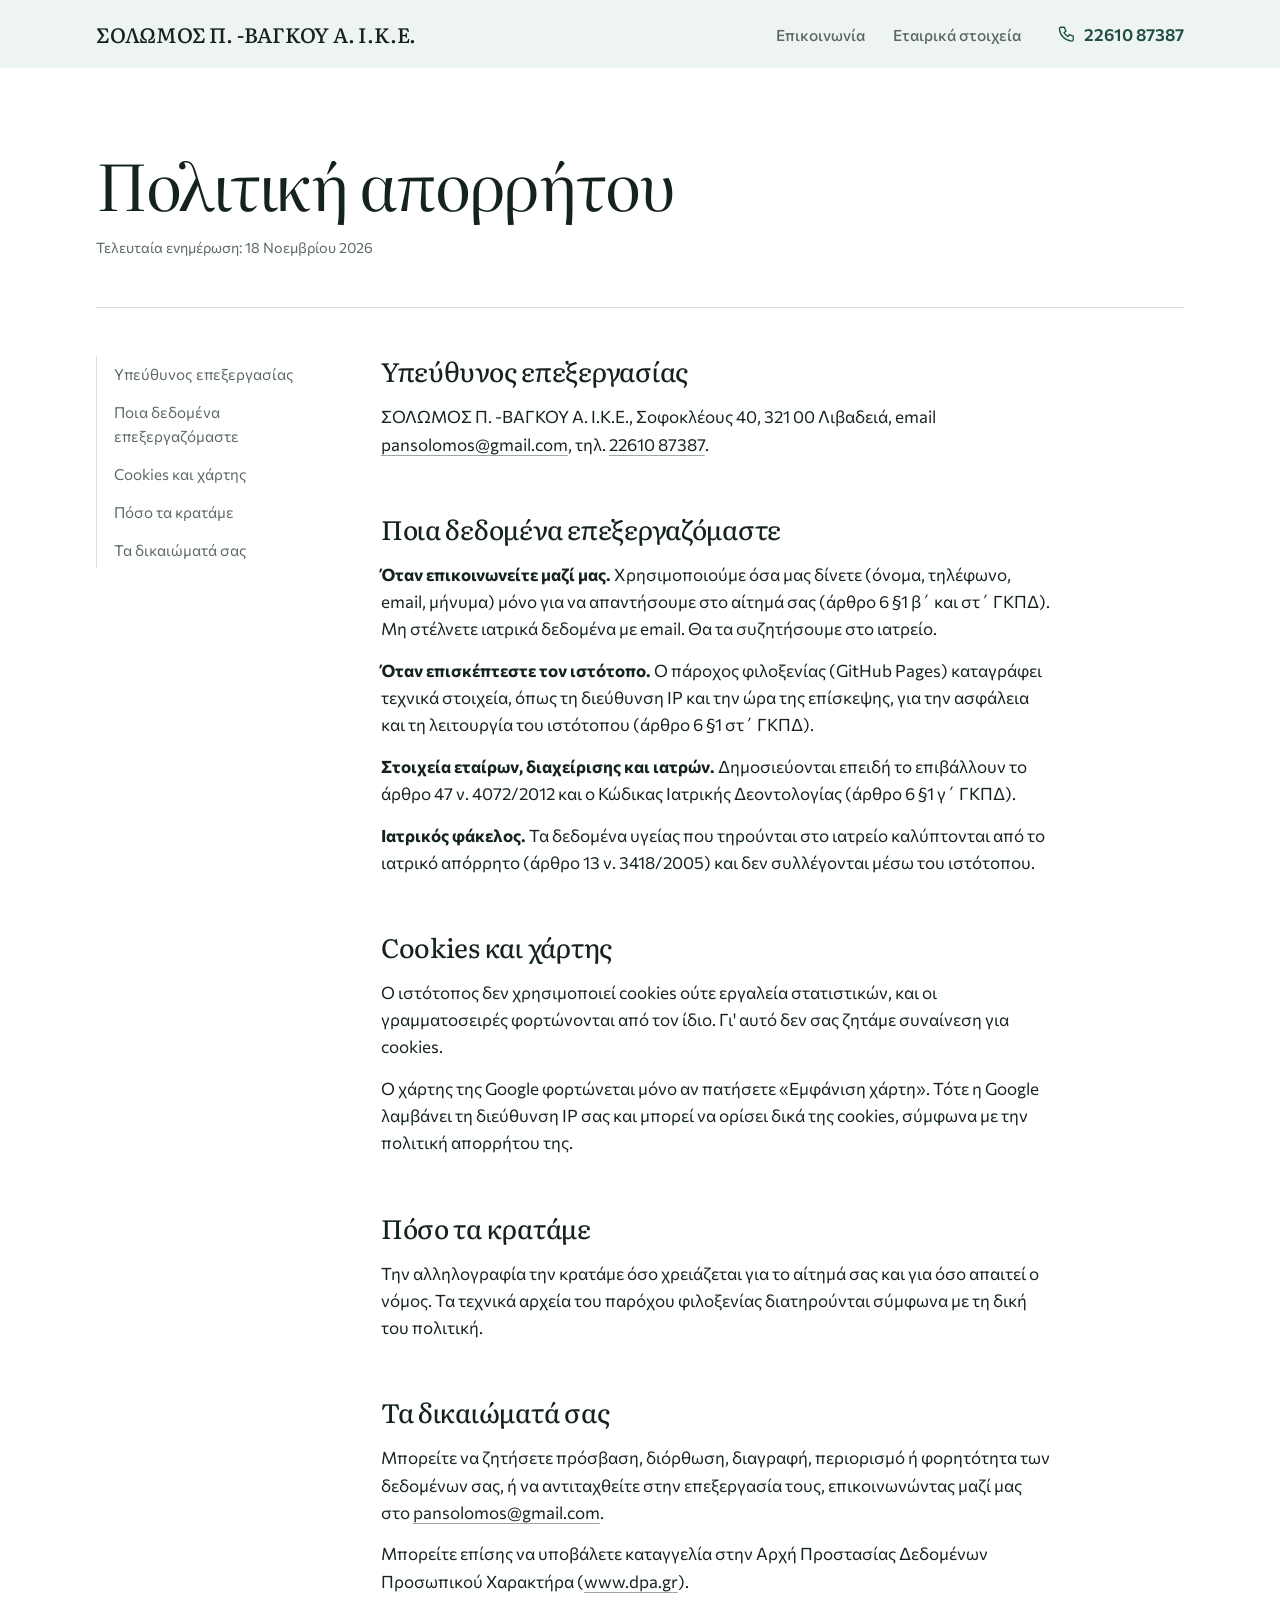
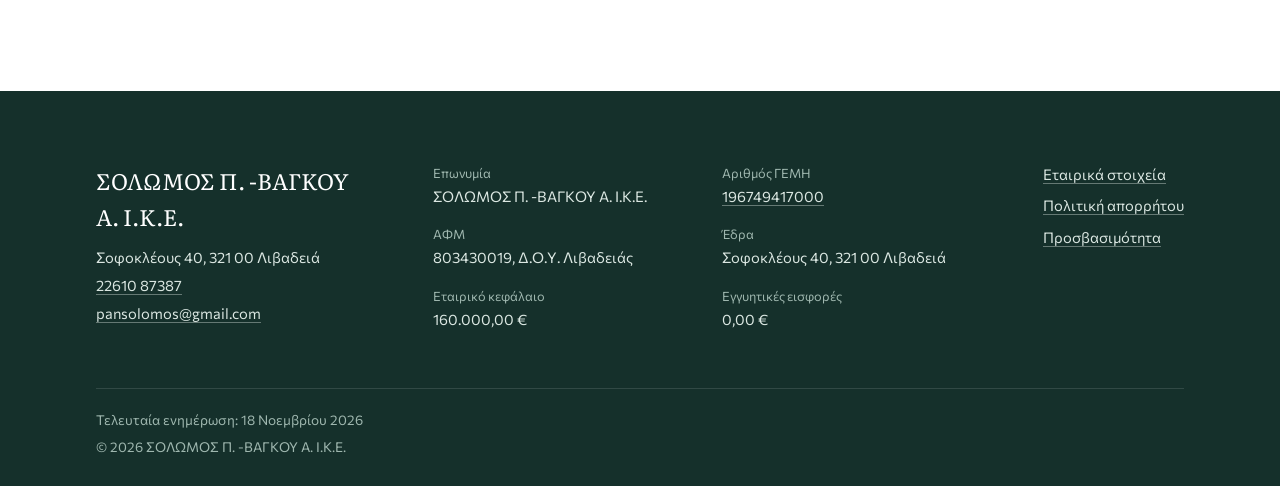
==== commit a576f107: "Ενημέρωση ιστοσελίδας" ====
--- a/aporrito.html
+++ b/aporrito.html
@@ -38,7 +38,7 @@
   </header>
   <div class="doc__body">
     <nav class="doc__toc" aria-label="Περιεχόμενα σελίδας"><ul><li><a href="#ypeythynos">Υπεύθυνος επεξεργασίας</a></li><li><a href="#dedomena">Ποια δεδομένα επεξεργαζόμαστε</a></li><li><a href="#cookies">Cookies και χάρτης</a></li><li><a href="#diatirisi">Πόσο τα κρατάμε</a></li><li><a href="#dikaiomata">Τα δικαιώματά σας</a></li></ul></nav>
-    <div class="doc__content"><section class="doc__section" id="ypeythynos" aria-labelledby="ypeythynos-t"><h2 id="ypeythynos-t">Υπεύθυνος επεξεργασίας</h2><p>ΣΟΛΩΜΟΣ Π. -ΒΑΓΚΟΥ Α. Ι.Κ.Ε., Σοφοκλέους 40, 321 00 Λιβαδειά, τηλ. <a href="tel:+302261087387">22610 87387</a>.</p></section><section class="doc__section" id="dedomena" aria-labelledby="dedomena-t"><h2 id="dedomena-t">Ποια δεδομένα επεξεργαζόμαστε</h2><p><strong>Όταν επικοινωνείτε μαζί μας.</strong> Χρησιμοποιούμε όσα μας δίνετε (όνομα, τηλέφωνο, email, μήνυμα) μόνο για να απαντήσουμε στο αίτημά σας (άρθρο 6 §1 β΄ και στ΄ ΓΚΠΔ). Μη στέλνετε ιατρικά δεδομένα με email. Θα τα συζητήσουμε στο ιατρείο.</p><p><strong>Όταν επισκέπτεστε τον ιστότοπο.</strong> Ο πάροχος φιλοξενίας (GitHub Pages) καταγράφει τεχνικά στοιχεία, όπως τη διεύθυνση IP και την ώρα της επίσκεψης, για την ασφάλεια και τη λειτουργία του ιστότοπου (άρθρο 6 §1 στ΄ ΓΚΠΔ).</p><p><strong>Στοιχεία εταίρων, διαχείρισης και ιατρών.</strong> Δημοσιεύονται επειδή το επιβάλλουν το άρθρο 47 ν. 4072/2012 και ο Κώδικας Ιατρικής Δεοντολογίας (άρθρο 6 §1 γ΄ ΓΚΠΔ).</p><p><strong>Ιατρικός φάκελος.</strong> Τα δεδομένα υγείας που τηρούνται στο ιατρείο καλύπτονται από το ιατρικό απόρρητο (άρθρο 13 ν. 3418/2005) και δεν συλλέγονται μέσω του ιστότοπου.</p></section><section class="doc__section" id="cookies" aria-labelledby="cookies-t"><h2 id="cookies-t">Cookies και χάρτης</h2><p>Ο ιστότοπος δεν χρησιμοποιεί cookies ούτε εργαλεία στατιστικών, και οι γραμματοσειρές φορτώνονται από τον ίδιο. Γι' αυτό δεν σας ζητάμε συναίνεση για cookies.</p><p>Ο χάρτης της Google φορτώνεται μόνο αν πατήσετε «Εμφάνιση χάρτη». Τότε η Google λαμβάνει τη διεύθυνση IP σας και μπορεί να ορίσει δικά της cookies, σύμφωνα με την πολιτική απορρήτου της.</p></section><section class="doc__section" id="diatirisi" aria-labelledby="diatirisi-t"><h2 id="diatirisi-t">Πόσο τα κρατάμε</h2><p>Την αλληλογραφία την κρατάμε όσο χρειάζεται για το αίτημά σας και για όσο απαιτεί ο νόμος. Τα τεχνικά αρχεία του παρόχου φιλοξενίας διατηρούνται σύμφωνα με τη δική του πολιτική.</p></section><section class="doc__section" id="dikaiomata" aria-labelledby="dikaiomata-t"><h2 id="dikaiomata-t">Τα δικαιώματά σας</h2><p>Μπορείτε να ζητήσετε πρόσβαση, διόρθωση, διαγραφή, περιορισμό ή φορητότητα των δεδομένων σας, ή να αντιταχθείτε στην επεξεργασία τους, επικοινωνώντας μαζί μας στο <a href="tel:+302261087387">22610 87387</a>.</p><p>Μπορείτε επίσης να υποβάλετε καταγγελία στην Αρχή Προστασίας Δεδομένων Προσωπικού Χαρακτήρα (<a href="https://www.dpa.gr">www.dpa.gr</a>).</p></section></div>
+    <div class="doc__content"><section class="doc__section" id="ypeythynos" aria-labelledby="ypeythynos-t"><h2 id="ypeythynos-t">Υπεύθυνος επεξεργασίας</h2><p>ΣΟΛΩΜΟΣ Π. -ΒΑΓΚΟΥ Α. Ι.Κ.Ε., Σοφοκλέους 40, 321 00 Λιβαδειά, email <a href="mailto:pansolomos@gmail.com">pansolomos@gmail.com</a>, τηλ. <a href="tel:+302261087387">22610 87387</a>.</p></section><section class="doc__section" id="dedomena" aria-labelledby="dedomena-t"><h2 id="dedomena-t">Ποια δεδομένα επεξεργαζόμαστε</h2><p><strong>Όταν επικοινωνείτε μαζί μας.</strong> Χρησιμοποιούμε όσα μας δίνετε (όνομα, τηλέφωνο, email, μήνυμα) μόνο για να απαντήσουμε στο αίτημά σας (άρθρο 6 §1 β΄ και στ΄ ΓΚΠΔ). Μη στέλνετε ιατρικά δεδομένα με email. Θα τα συζητήσουμε στο ιατρείο.</p><p><strong>Όταν επισκέπτεστε τον ιστότοπο.</strong> Ο πάροχος φιλοξενίας (GitHub Pages) καταγράφει τεχνικά στοιχεία, όπως τη διεύθυνση IP και την ώρα της επίσκεψης, για την ασφάλεια και τη λειτουργία του ιστότοπου (άρθρο 6 §1 στ΄ ΓΚΠΔ).</p><p><strong>Στοιχεία εταίρων, διαχείρισης και ιατρών.</strong> Δημοσιεύονται επειδή το επιβάλλουν το άρθρο 47 ν. 4072/2012 και ο Κώδικας Ιατρικής Δεοντολογίας (άρθρο 6 §1 γ΄ ΓΚΠΔ).</p><p><strong>Ιατρικός φάκελος.</strong> Τα δεδομένα υγείας που τηρούνται στο ιατρείο καλύπτονται από το ιατρικό απόρρητο (άρθρο 13 ν. 3418/2005) και δεν συλλέγονται μέσω του ιστότοπου.</p></section><section class="doc__section" id="cookies" aria-labelledby="cookies-t"><h2 id="cookies-t">Cookies και χάρτης</h2><p>Ο ιστότοπος δεν χρησιμοποιεί cookies ούτε εργαλεία στατιστικών, και οι γραμματοσειρές φορτώνονται από τον ίδιο. Γι' αυτό δεν σας ζητάμε συναίνεση για cookies.</p><p>Ο χάρτης της Google φορτώνεται μόνο αν πατήσετε «Εμφάνιση χάρτη». Τότε η Google λαμβάνει τη διεύθυνση IP σας και μπορεί να ορίσει δικά της cookies, σύμφωνα με την πολιτική απορρήτου της.</p></section><section class="doc__section" id="diatirisi" aria-labelledby="diatirisi-t"><h2 id="diatirisi-t">Πόσο τα κρατάμε</h2><p>Την αλληλογραφία την κρατάμε όσο χρειάζεται για το αίτημά σας και για όσο απαιτεί ο νόμος. Τα τεχνικά αρχεία του παρόχου φιλοξενίας διατηρούνται σύμφωνα με τη δική του πολιτική.</p></section><section class="doc__section" id="dikaiomata" aria-labelledby="dikaiomata-t"><h2 id="dikaiomata-t">Τα δικαιώματά σας</h2><p>Μπορείτε να ζητήσετε πρόσβαση, διόρθωση, διαγραφή, περιορισμό ή φορητότητα των δεδομένων σας, ή να αντιταχθείτε στην επεξεργασία τους, επικοινωνώντας μαζί μας στο <a href="mailto:pansolomos@gmail.com">pansolomos@gmail.com</a>.</p><p>Μπορείτε επίσης να υποβάλετε καταγγελία στην Αρχή Προστασίας Δεδομένων Προσωπικού Χαρακτήρα (<a href="https://www.dpa.gr">www.dpa.gr</a>).</p></section></div>
   </div>
 </div>
 </main>
@@ -48,7 +48,7 @@
       <p class="footer__name">ΣΟΛΩΜΟΣ Π. -ΒΑΓΚΟΥ Α. Ι.Κ.Ε.</p>
       <p>Σοφοκλέους 40, 321 00 Λιβαδειά</p>
       <p><a href="tel:+302261087387">22610 87387</a></p>
-      
+      <p><a href="mailto:pansolomos@gmail.com">pansolomos@gmail.com</a></p>
     </div>
     <dl class="footer__legal">
       <div><dt>Επωνυμία</dt><dd>ΣΟΛΩΜΟΣ Π. -ΒΑΓΚΟΥ Α. Ι.Κ.Ε.</dd></div>
